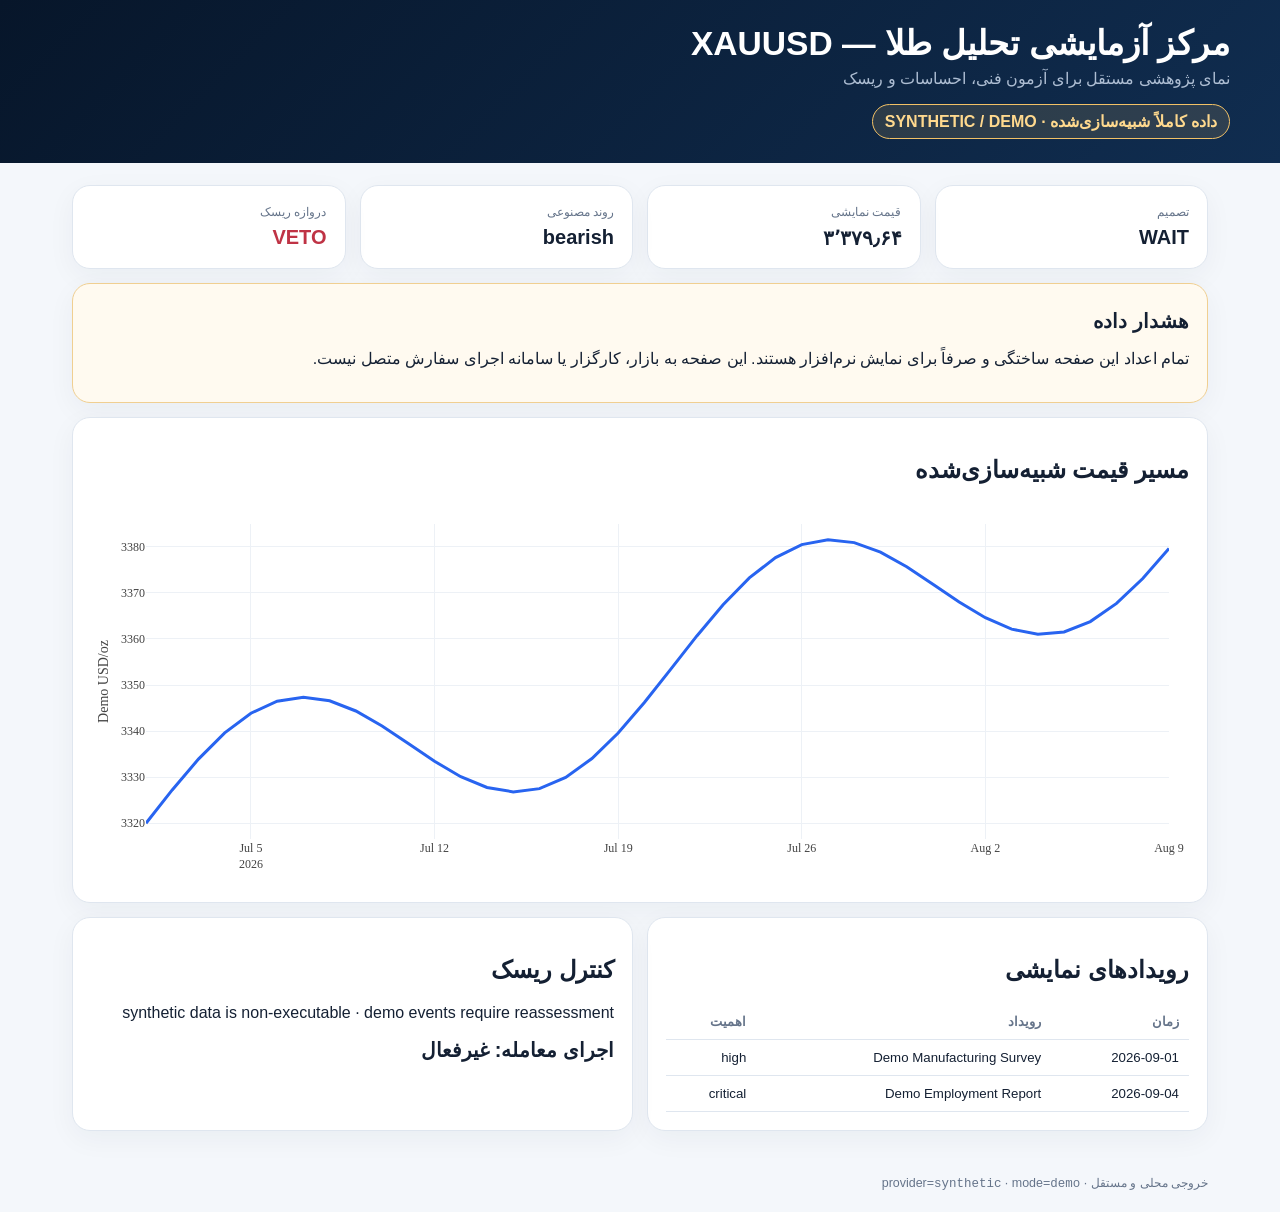
==== static-site/index.html @ e584ba79 "Build deploy-ready synthetic gold analysis hub" ====
<!doctype html>
<html lang="fa" dir="rtl">
<head>
  <meta charset="utf-8">
  <meta name="viewport" content="width=device-width,initial-scale=1">
  <meta http-equiv="Content-Security-Policy" content="default-src 'self'; script-src 'self' 'unsafe-inline' https://cdn.plot.ly; style-src 'self' 'unsafe-inline' https://fonts.googleapis.com; font-src https://fonts.gstatic.com data:; img-src 'self' data:; connect-src 'none'; object-src 'none'; base-uri 'none'; form-action 'none'">
  <title>داشبورد آزمایشی هوشمندی طلا | XAUUSD</title>
  <meta name="description" content="داشبورد فارسی داده‌های کاملاً شبیه‌سازی‌شده؛ فاقد داده زنده و اجرای معامله">
  <link rel="preconnect" href="https://fonts.googleapis.com">
  <link rel="preconnect" href="https://fonts.gstatic.com" crossorigin>
  <link href="https://fonts.googleapis.com/css2?family=Vazirmatn:wght@400;600;700;800&display=swap" rel="stylesheet">
  <script src="https://cdn.plot.ly/plotly-2.35.2.min.js" defer></script>
  <style>
    :root{--navy:#07162a;--blue:#2864f0;--ink:#142033;--muted:#65748a;--line:#dfe6ef;--bg:#f4f7fb;--amber:#bd7414;--red:#bf3345;--teal:#087f75}
    *{box-sizing:border-box}body{margin:0;background:var(--bg);color:var(--ink);font-family:Vazirmatn,Tahoma,sans-serif}header{background:linear-gradient(135deg,var(--navy),#102d50);color:#fff;padding:24px}.wrap{max-width:1180px;margin:auto}h1{margin:0;font-size:clamp(1.35rem,3vw,2.1rem)}.sub{color:#aebed3;margin:6px 0 0}.demo{display:inline-flex;margin-top:16px;border:1px solid #f2c166;border-radius:999px;background:#f2c16622;color:#ffd98e;padding:7px 12px;font-weight:800}main{padding:22px}.grid{display:grid;gap:14px;grid-template-columns:repeat(4,minmax(0,1fr))}.card{background:#fff;border:1px solid var(--line);border-radius:18px;padding:18px;box-shadow:0 8px 28px #1024400c}.card span{display:block;color:var(--muted);font-size:.78rem}.card strong{display:block;margin-top:7px;font-size:1.25rem}.wide{grid-column:span 4}.half{grid-column:span 2}.warn{border-color:#f0cf91;background:#fffaf0}.risk{color:var(--red)}#chart{height:380px;direction:ltr}table{width:100%;border-collapse:collapse;margin-top:10px}th,td{padding:10px;border-bottom:1px solid var(--line);text-align:right;font-size:.83rem}th{color:var(--muted)}footer{padding:22px;color:var(--muted);font-size:.78rem}code{direction:ltr;unicode-bidi:embed}@media(max-width:760px){.grid{grid-template-columns:1fr 1fr}.wide,.half{grid-column:span 2}}@media(max-width:480px){.grid{grid-template-columns:1fr}.wide,.half{grid-column:span 1}}
  </style>
</head>
<body>
  <header><div class="wrap"><h1>مرکز آزمایشی تحلیل طلا — XAUUSD</h1><p class="sub">نمای پژوهشی مستقل برای آزمون فنی، احساسات و ریسک</p><span class="demo">داده کاملاً شبیه‌سازی‌شده · SYNTHETIC / DEMO</span></div></header>
  <main class="wrap">
    <section class="grid" aria-label="خلاصه تحلیل">
      <article class="card"><span>تصمیم</span><strong id="decision">—</strong></article>
      <article class="card"><span>قیمت نمایشی</span><strong id="close">—</strong></article>
      <article class="card"><span>روند مصنوعی</span><strong id="trend">—</strong></article>
      <article class="card"><span>دروازه ریسک</span><strong id="risk" class="risk">—</strong></article>
      <article class="card wide warn"><strong>هشدار داده</strong><p>تمام اعداد این صفحه ساختگی و صرفاً برای نمایش نرم‌افزار هستند. این صفحه به بازار، کارگزار یا سامانه اجرای سفارش متصل نیست.</p></article>
      <article class="card wide"><h2>مسیر قیمت شبیه‌سازی‌شده</h2><div id="chart" role="img" aria-label="نمودار قیمت ساختگی"></div><noscript>برای نمایش نمودار آزمایشی JavaScript لازم است.</noscript></article>
      <article class="card half"><h2>رویدادهای نمایشی</h2><table><thead><tr><th>زمان</th><th>رویداد</th><th>اهمیت</th></tr></thead><tbody id="events"></tbody></table></article>
      <article class="card half"><h2>کنترل ریسک</h2><p id="risk-reasons"></p><p><strong>اجرای معامله: غیرفعال</strong></p></article>
    </section>
  </main>
  <footer class="wrap">خروجی محلی و مستقل · provider=<code>synthetic</code> · mode=<code>demo</code></footer>
  <script type="application/json" id="dashboard-data">{"metadata":{"instrument":"XAUUSD","provider":"synthetic","mode":"demo","data_label":"SYNTHETIC / DEMO / SIMULATED","generated_at":"2026-08-31T00:13:06+00:00","timezone":"Asia/Tehran","live_data":false,"executable":false},"decision":{"decision":"WAIT","bias":"bearish","confidence":"low"},"market":{"last_close":3379.64,"ma_5":3369.16,"ma_20":3370.17,"trend":"bearish","volatility_ratio":1.178},"sentiment":{"score":0.186,"label":"bullish","status":"synthetic_demo"},"positioning":{"observation_date":"2026-08-25","managed_money_long":158000,"managed_money_short":21000,"managed_money_net":137000,"status":"synthetic_demo"},"events":[{"date":"2026-09-01","event":"Demo Manufacturing Survey","importance":"high","status":"synthetic"},{"date":"2026-09-04","event":"Demo Employment Report","importance":"critical","status":"synthetic"}],"risk":{"verdict":"VETO","reasons":["synthetic data is non-executable","demo events require reassessment"],"trade_execution":false},"session":{"state":"simulated_snapshot","live_feed":false,"executable":false},"candles":[{"date":"2026-07-01","open":3320.0,"high":3329.0,"low":3312.0,"close":3320.0,"volume":1000},{"date":"2026-07-02","open":3320.0,"high":3337.23,"low":3311.0,"close":3327.23,"volume":1017},{"date":"2026-07-03","open":3327.23,"high":3344.93,"low":3317.23,"close":3333.93,"volume":1034},{"date":"2026-07-04","open":3333.93,"high":3351.61,"low":3325.93,"close":3339.61,"volume":1051},{"date":"2026-07-05","open":3339.61,"high":3352.88,"low":3330.61,"close":3343.88,"volume":1068},{"date":"2026-07-06","open":3343.88,"high":3356.5,"low":3333.88,"close":3346.5,"volume":1085},{"date":"2026-07-07","open":3346.5,"high":3358.37,"low":3338.5,"close":3347.37,"volume":1102},{"date":"2026-07-08","open":3347.37,"high":3359.37,"low":3337.58,"close":3346.58,"volume":1119},{"date":"2026-07-09","open":3346.58,"high":3355.58,"low":3334.37,"close":3344.37,"volume":1136},{"date":"2026-07-10","open":3344.37,"high":3354.37,"low":3333.12,"close":3341.12,"volume":1153},{"date":"2026-07-11","open":3341.12,"high":3352.12,"low":3328.3,"close":3337.3,"volume":1170},{"date":"2026-07-12","open":3337.3,"high":3349.3,"low":3323.45,"close":3333.45,"volume":1187},{"date":"2026-07-13","open":3333.45,"high":3342.45,"low":3322.11,"close":3330.11,"volume":1204},{"date":"2026-07-14","open":3330.11,"high":3340.11,"low":3318.77,"close":3327.77,"volume":1221},{"date":"2026-07-15","open":3327.77,"high":3338.77,"low":3316.81,"close":3326.81,"volume":1238},{"date":"2026-07-16","open":3326.81,"high":3339.51,"low":3318.81,"close":3327.51,"volume":1255},{"date":"2026-07-17","open":3327.51,"high":3338.94,"low":3318.51,"close":3329.94,"volume":1272},{"date":"2026-07-18","open":3329.94,"high":3344.05,"low":3319.94,"close":3334.05,"volume":1289},{"date":"2026-07-19","open":3334.05,"high":3350.59,"low":3326.05,"close":3339.59,"volume":1306},{"date":"2026-07-20","open":3339.59,"high":3358.2,"low":3330.59,"close":3346.2,"volume":1323},{"date":"2026-07-21","open":3346.2,"high":3362.4,"low":3336.2,"close":3353.4,"volume":1340},{"date":"2026-07-22","open":3353.4,"high":3370.66,"low":3345.4,"close":3360.66,"volume":1357},{"date":"2026-07-23","open":3360.66,"high":3378.44,"low":3351.66,"close":3367.44,"volume":1374},{"date":"2026-07-24","open":3367.44,"high":3385.25,"low":3357.44,"close":3373.25,"volume":1391},{"date":"2026-07-25","open":3373.25,"high":3386.68,"low":3365.25,"close":3377.68,"volume":1408},{"date":"2026-07-26","open":3377.68,"high":3390.48,"low":3368.68,"close":3380.48,"volume":1425},{"date":"2026-07-27","open":3380.48,"high":3392.54,"low":3370.48,"close":3381.54,"volume":1442},{"date":"2026-07-28","open":3381.54,"high":3393.54,"low":3372.92,"close":3380.92,"volume":1459},{"date":"2026-07-29","open":3380.92,"high":3389.92,"low":3369.85,"close":3378.85,"volume":1476},{"date":"2026-07-30","open":3378.85,"high":3388.85,"low":3365.68,"close":3375.68,"volume":1493},{"date":"2026-07-31","open":3375.68,"high":3386.68,"low":3363.9,"close":3371.9,"volume":1510},{"date":"2026-08-01","open":3371.9,"high":3383.9,"low":3359.03,"close":3368.03,"volume":1527},{"date":"2026-08-02","open":3368.03,"high":3377.03,"low":3354.61,"close":3364.61,"volume":1544},{"date":"2026-08-03","open":3364.61,"high":3374.61,"low":3354.14,"close":3362.14,"volume":1561},{"date":"2026-08-04","open":3362.14,"high":3373.14,"low":3352.02,"close":3361.02,"volume":1578},{"date":"2026-08-05","open":3361.02,"high":3373.53,"low":3351.02,"close":3361.53,"volume":1595},{"date":"2026-08-06","open":3361.53,"high":3372.78,"low":3353.53,"close":3363.78,"volume":1612},{"date":"2026-08-07","open":3363.78,"high":3377.72,"low":3354.78,"close":3367.72,"volume":1629},{"date":"2026-08-08","open":3367.72,"high":3384.12,"low":3357.72,"close":3373.12,"volume":1646},{"date":"2026-08-09","open":3373.12,"high":3391.64,"low":3365.12,"close":3379.64,"volume":1663}],"safety":{"analysis_only":true,"trade_execution":false,"financial_advice":false}}</script>
  <script>
    'use strict';
    const payload = JSON.parse(document.getElementById('dashboard-data').textContent);
    const setText = (id, value) => document.getElementById(id).textContent = String(value);
    setText('decision', payload.decision.decision);
    setText('close', payload.market.last_close.toLocaleString('fa-IR'));
    setText('trend', payload.market.trend);
    setText('risk', payload.risk.verdict);
    setText('risk-reasons', payload.risk.reasons.join(' · '));
    const tbody = document.getElementById('events');
    payload.events.forEach((event) => {
      const row = document.createElement('tr');
      [event.date, event.event, event.importance].forEach((value) => {const cell=document.createElement('td');cell.textContent=String(value);row.appendChild(cell);});
      tbody.appendChild(row);
    });
    window.addEventListener('load', () => {
      if (!window.Plotly) return;
      const x = payload.candles.map((row) => row.date);
      const y = payload.candles.map((row) => row.close);
      Plotly.newPlot('chart', [{x,y,type:'scatter',mode:'lines',line:{color:'#2864f0',width:3},name:'Synthetic close'}], {paper_bgcolor:'#fff',plot_bgcolor:'#fff',font:{family:'Vazirmatn'},margin:{t:20,r:20,b:45,l:55},xaxis:{gridcolor:'#edf1f6'},yaxis:{gridcolor:'#edf1f6',title:'Demo USD/oz'}}, {responsive:true,displaylogo:false});
    });
  </script>
</body>
</html>
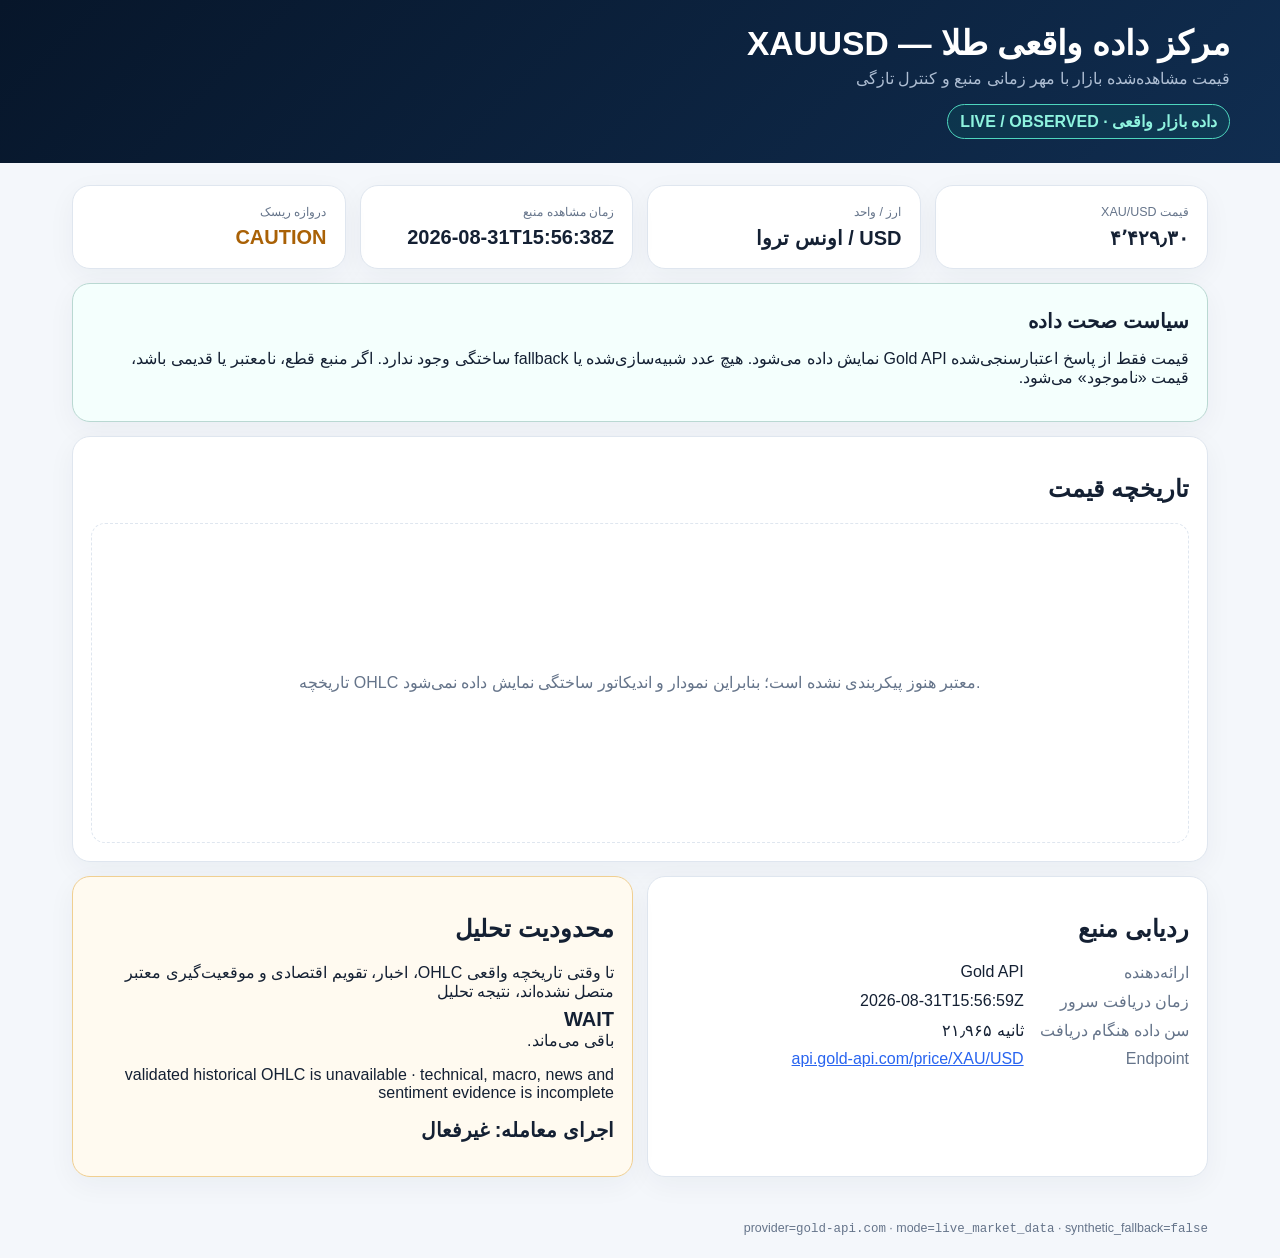
==== commit 374eac29: "Replace synthetic dashboard with validated live XAUUSD quote" ====
--- a/static-site/index.html
+++ b/static-site/index.html
@@ -4,54 +4,54 @@
   <meta charset="utf-8">
   <meta name="viewport" content="width=device-width,initial-scale=1">
   <meta http-equiv="Content-Security-Policy" content="default-src 'self'; script-src 'self' 'unsafe-inline' https://cdn.plot.ly; style-src 'self' 'unsafe-inline' https://fonts.googleapis.com; font-src https://fonts.gstatic.com data:; img-src 'self' data:; connect-src 'none'; object-src 'none'; base-uri 'none'; form-action 'none'">
-  <title>داشبورد آزمایشی هوشمندی طلا | XAUUSD</title>
-  <meta name="description" content="داشبورد فارسی داده‌های کاملاً شبیه‌سازی‌شده؛ فاقد داده زنده و اجرای معامله">
+  <title>داشبورد داده واقعی طلا | XAUUSD</title>
+  <meta name="description" content="قیمت مشاهده‌شده XAUUSD از منبع بازار واقعی، همراه با زمان منبع و کنترل تازگی؛ بدون fallback ساختگی">
   <link rel="preconnect" href="https://fonts.googleapis.com">
   <link rel="preconnect" href="https://fonts.gstatic.com" crossorigin>
   <link href="https://fonts.googleapis.com/css2?family=Vazirmatn:wght@400;600;700;800&display=swap" rel="stylesheet">
   <script src="https://cdn.plot.ly/plotly-2.35.2.min.js" defer></script>
   <style>
-    :root{--navy:#07162a;--blue:#2864f0;--ink:#142033;--muted:#65748a;--line:#dfe6ef;--bg:#f4f7fb;--amber:#bd7414;--red:#bf3345;--teal:#087f75}
-    *{box-sizing:border-box}body{margin:0;background:var(--bg);color:var(--ink);font-family:Vazirmatn,Tahoma,sans-serif}header{background:linear-gradient(135deg,var(--navy),#102d50);color:#fff;padding:24px}.wrap{max-width:1180px;margin:auto}h1{margin:0;font-size:clamp(1.35rem,3vw,2.1rem)}.sub{color:#aebed3;margin:6px 0 0}.demo{display:inline-flex;margin-top:16px;border:1px solid #f2c166;border-radius:999px;background:#f2c16622;color:#ffd98e;padding:7px 12px;font-weight:800}main{padding:22px}.grid{display:grid;gap:14px;grid-template-columns:repeat(4,minmax(0,1fr))}.card{background:#fff;border:1px solid var(--line);border-radius:18px;padding:18px;box-shadow:0 8px 28px #1024400c}.card span{display:block;color:var(--muted);font-size:.78rem}.card strong{display:block;margin-top:7px;font-size:1.25rem}.wide{grid-column:span 4}.half{grid-column:span 2}.warn{border-color:#f0cf91;background:#fffaf0}.risk{color:var(--red)}#chart{height:380px;direction:ltr}table{width:100%;border-collapse:collapse;margin-top:10px}th,td{padding:10px;border-bottom:1px solid var(--line);text-align:right;font-size:.83rem}th{color:var(--muted)}footer{padding:22px;color:var(--muted);font-size:.78rem}code{direction:ltr;unicode-bidi:embed}@media(max-width:760px){.grid{grid-template-columns:1fr 1fr}.wide,.half{grid-column:span 2}}@media(max-width:480px){.grid{grid-template-columns:1fr}.wide,.half{grid-column:span 1}}
+    :root{--navy:#07162a;--blue:#2864f0;--ink:#142033;--muted:#65748a;--line:#dfe6ef;--bg:#f4f7fb;--amber:#a96106;--red:#bf3345;--teal:#087f75}
+    *{box-sizing:border-box}body{margin:0;background:var(--bg);color:var(--ink);font-family:Vazirmatn,Tahoma,sans-serif}header{background:linear-gradient(135deg,var(--navy),#102d50);color:#fff;padding:24px}.wrap{max-width:1180px;margin:auto}h1{margin:0;font-size:clamp(1.35rem,3vw,2.1rem)}.sub{color:#aebed3;margin:6px 0 0}.status{display:inline-flex;margin-top:16px;border:1px solid #4ed6be;border-radius:999px;background:#0a8f7a22;color:#8ff3df;padding:7px 12px;font-weight:800}.status.offline{border-color:#f2c166;background:#f2c16622;color:#ffd98e}main{padding:22px}.grid{display:grid;gap:14px;grid-template-columns:repeat(4,minmax(0,1fr))}.card{background:#fff;border:1px solid var(--line);border-radius:18px;padding:18px;box-shadow:0 8px 28px #1024400c}.card span{display:block;color:var(--muted);font-size:.78rem}.card strong{display:block;margin-top:7px;font-size:1.25rem}.wide{grid-column:span 4}.half{grid-column:span 2}.notice{border-color:#b9d8d2;background:#f4fffd}.warn{border-color:#f0cf91;background:#fffaf0}.risk{color:var(--amber)}#chart{height:320px;direction:ltr}.empty{height:240px;display:grid;place-items:center;text-align:center;color:var(--muted);border:1px dashed var(--line);border-radius:14px;padding:24px}dl{display:grid;grid-template-columns:max-content 1fr;gap:10px 16px;margin:12px 0 0}dt{color:var(--muted)}dd{margin:0;direction:ltr;unicode-bidi:embed;text-align:right;overflow-wrap:anywhere}a{color:var(--blue)}footer{padding:22px;color:var(--muted);font-size:.78rem}code{direction:ltr;unicode-bidi:embed}@media(max-width:760px){.grid{grid-template-columns:1fr 1fr}.wide,.half{grid-column:span 2}}@media(max-width:480px){.grid{grid-template-columns:1fr}.wide,.half{grid-column:span 1}dl{grid-template-columns:1fr}}
   </style>
 </head>
 <body>
-  <header><div class="wrap"><h1>مرکز آزمایشی تحلیل طلا — XAUUSD</h1><p class="sub">نمای پژوهشی مستقل برای آزمون فنی، احساسات و ریسک</p><span class="demo">داده کاملاً شبیه‌سازی‌شده · SYNTHETIC / DEMO</span></div></header>
+  <header><div class="wrap"><h1>مرکز داده واقعی طلا — XAUUSD</h1><p class="sub">قیمت مشاهده‌شده بازار با مهر زمانی منبع و کنترل تازگی</p><span id="data-status" class="status">در حال بررسی منبع…</span></div></header>
   <main class="wrap">
-    <section class="grid" aria-label="خلاصه تحلیل">
-      <article class="card"><span>تصمیم</span><strong id="decision">—</strong></article>
-      <article class="card"><span>قیمت نمایشی</span><strong id="close">—</strong></article>
-      <article class="card"><span>روند مصنوعی</span><strong id="trend">—</strong></article>
+    <section class="grid" aria-label="خلاصه داده بازار">
+      <article class="card"><span>قیمت XAU/USD</span><strong id="price">—</strong></article>
+      <article class="card"><span>ارز / واحد</span><strong>USD / اونس تروا</strong></article>
+      <article class="card"><span>زمان مشاهده منبع</span><strong id="observed">—</strong></article>
       <article class="card"><span>دروازه ریسک</span><strong id="risk" class="risk">—</strong></article>
-      <article class="card wide warn"><strong>هشدار داده</strong><p>تمام اعداد این صفحه ساختگی و صرفاً برای نمایش نرم‌افزار هستند. این صفحه به بازار، کارگزار یا سامانه اجرای سفارش متصل نیست.</p></article>
-      <article class="card wide"><h2>مسیر قیمت شبیه‌سازی‌شده</h2><div id="chart" role="img" aria-label="نمودار قیمت ساختگی"></div><noscript>برای نمایش نمودار آزمایشی JavaScript لازم است.</noscript></article>
-      <article class="card half"><h2>رویدادهای نمایشی</h2><table><thead><tr><th>زمان</th><th>رویداد</th><th>اهمیت</th></tr></thead><tbody id="events"></tbody></table></article>
-      <article class="card half"><h2>کنترل ریسک</h2><p id="risk-reasons"></p><p><strong>اجرای معامله: غیرفعال</strong></p></article>
+      <article class="card wide notice"><strong>سیاست صحت داده</strong><p>قیمت فقط از پاسخ اعتبارسنجی‌شده Gold API نمایش داده می‌شود. هیچ عدد شبیه‌سازی‌شده یا fallback ساختگی وجود ندارد. اگر منبع قطع، نامعتبر یا قدیمی باشد، قیمت «ناموجود» می‌شود.</p></article>
+      <article class="card wide"><h2>تاریخچه قیمت</h2><div id="chart" class="empty">تاریخچه OHLC معتبر هنوز پیکربندی نشده است؛ بنابراین نمودار و اندیکاتور ساختگی نمایش داده نمی‌شود.</div></article>
+      <article class="card half"><h2>ردیابی منبع</h2><dl><dt>ارائه‌دهنده</dt><dd>Gold API</dd><dt>زمان دریافت سرور</dt><dd id="fetched">—</dd><dt>سن داده هنگام دریافت</dt><dd id="age">—</dd><dt>Endpoint</dt><dd><a href="https://api.gold-api.com/price/XAU/USD" rel="noreferrer">api.gold-api.com/price/XAU/USD</a></dd></dl></article>
+      <article class="card half warn"><h2>محدودیت تحلیل</h2><p>تا وقتی تاریخچه واقعی OHLC، اخبار، تقویم اقتصادی و موقعیت‌گیری معتبر متصل نشده‌اند، نتیجه تحلیل <strong>WAIT</strong> باقی می‌ماند.</p><p id="risk-reasons"></p><p><strong>اجرای معامله: غیرفعال</strong></p></article>
     </section>
   </main>
-  <footer class="wrap">خروجی محلی و مستقل · provider=<code>synthetic</code> · mode=<code>demo</code></footer>
-  <script type="application/json" id="dashboard-data">{"metadata":{"instrument":"XAUUSD","provider":"synthetic","mode":"demo","data_label":"SYNTHETIC / DEMO / SIMULATED","generated_at":"2026-08-31T00:13:06+00:00","timezone":"Asia/Tehran","live_data":false,"executable":false},"decision":{"decision":"WAIT","bias":"bearish","confidence":"low"},"market":{"last_close":3379.64,"ma_5":3369.16,"ma_20":3370.17,"trend":"bearish","volatility_ratio":1.178},"sentiment":{"score":0.186,"label":"bullish","status":"synthetic_demo"},"positioning":{"observation_date":"2026-08-25","managed_money_long":158000,"managed_money_short":21000,"managed_money_net":137000,"status":"synthetic_demo"},"events":[{"date":"2026-09-01","event":"Demo Manufacturing Survey","importance":"high","status":"synthetic"},{"date":"2026-09-04","event":"Demo Employment Report","importance":"critical","status":"synthetic"}],"risk":{"verdict":"VETO","reasons":["synthetic data is non-executable","demo events require reassessment"],"trade_execution":false},"session":{"state":"simulated_snapshot","live_feed":false,"executable":false},"candles":[{"date":"2026-07-01","open":3320.0,"high":3329.0,"low":3312.0,"close":3320.0,"volume":1000},{"date":"2026-07-02","open":3320.0,"high":3337.23,"low":3311.0,"close":3327.23,"volume":1017},{"date":"2026-07-03","open":3327.23,"high":3344.93,"low":3317.23,"close":3333.93,"volume":1034},{"date":"2026-07-04","open":3333.93,"high":3351.61,"low":3325.93,"close":3339.61,"volume":1051},{"date":"2026-07-05","open":3339.61,"high":3352.88,"low":3330.61,"close":3343.88,"volume":1068},{"date":"2026-07-06","open":3343.88,"high":3356.5,"low":3333.88,"close":3346.5,"volume":1085},{"date":"2026-07-07","open":3346.5,"high":3358.37,"low":3338.5,"close":3347.37,"volume":1102},{"date":"2026-07-08","open":3347.37,"high":3359.37,"low":3337.58,"close":3346.58,"volume":1119},{"date":"2026-07-09","open":3346.58,"high":3355.58,"low":3334.37,"close":3344.37,"volume":1136},{"date":"2026-07-10","open":3344.37,"high":3354.37,"low":3333.12,"close":3341.12,"volume":1153},{"date":"2026-07-11","open":3341.12,"high":3352.12,"low":3328.3,"close":3337.3,"volume":1170},{"date":"2026-07-12","open":3337.3,"high":3349.3,"low":3323.45,"close":3333.45,"volume":1187},{"date":"2026-07-13","open":3333.45,"high":3342.45,"low":3322.11,"close":3330.11,"volume":1204},{"date":"2026-07-14","open":3330.11,"high":3340.11,"low":3318.77,"close":3327.77,"volume":1221},{"date":"2026-07-15","open":3327.77,"high":3338.77,"low":3316.81,"close":3326.81,"volume":1238},{"date":"2026-07-16","open":3326.81,"high":3339.51,"low":3318.81,"close":3327.51,"volume":1255},{"date":"2026-07-17","open":3327.51,"high":3338.94,"low":3318.51,"close":3329.94,"volume":1272},{"date":"2026-07-18","open":3329.94,"high":3344.05,"low":3319.94,"close":3334.05,"volume":1289},{"date":"2026-07-19","open":3334.05,"high":3350.59,"low":3326.05,"close":3339.59,"volume":1306},{"date":"2026-07-20","open":3339.59,"high":3358.2,"low":3330.59,"close":3346.2,"volume":1323},{"date":"2026-07-21","open":3346.2,"high":3362.4,"low":3336.2,"close":3353.4,"volume":1340},{"date":"2026-07-22","open":3353.4,"high":3370.66,"low":3345.4,"close":3360.66,"volume":1357},{"date":"2026-07-23","open":3360.66,"high":3378.44,"low":3351.66,"close":3367.44,"volume":1374},{"date":"2026-07-24","open":3367.44,"high":3385.25,"low":3357.44,"close":3373.25,"volume":1391},{"date":"2026-07-25","open":3373.25,"high":3386.68,"low":3365.25,"close":3377.68,"volume":1408},{"date":"2026-07-26","open":3377.68,"high":3390.48,"low":3368.68,"close":3380.48,"volume":1425},{"date":"2026-07-27","open":3380.48,"high":3392.54,"low":3370.48,"close":3381.54,"volume":1442},{"date":"2026-07-28","open":3381.54,"high":3393.54,"low":3372.92,"close":3380.92,"volume":1459},{"date":"2026-07-29","open":3380.92,"high":3389.92,"low":3369.85,"close":3378.85,"volume":1476},{"date":"2026-07-30","open":3378.85,"high":3388.85,"low":3365.68,"close":3375.68,"volume":1493},{"date":"2026-07-31","open":3375.68,"high":3386.68,"low":3363.9,"close":3371.9,"volume":1510},{"date":"2026-08-01","open":3371.9,"high":3383.9,"low":3359.03,"close":3368.03,"volume":1527},{"date":"2026-08-02","open":3368.03,"high":3377.03,"low":3354.61,"close":3364.61,"volume":1544},{"date":"2026-08-03","open":3364.61,"high":3374.61,"low":3354.14,"close":3362.14,"volume":1561},{"date":"2026-08-04","open":3362.14,"high":3373.14,"low":3352.02,"close":3361.02,"volume":1578},{"date":"2026-08-05","open":3361.02,"high":3373.53,"low":3351.02,"close":3361.53,"volume":1595},{"date":"2026-08-06","open":3361.53,"high":3372.78,"low":3353.53,"close":3363.78,"volume":1612},{"date":"2026-08-07","open":3363.78,"high":3377.72,"low":3354.78,"close":3367.72,"volume":1629},{"date":"2026-08-08","open":3367.72,"high":3384.12,"low":3357.72,"close":3373.12,"volume":1646},{"date":"2026-08-09","open":3373.12,"high":3391.64,"low":3365.12,"close":3379.64,"volume":1663}],"safety":{"analysis_only":true,"trade_execution":false,"financial_advice":false}}</script>
+  <footer class="wrap">provider=<code>gold-api.com</code> · mode=<code>live_market_data</code> · synthetic_fallback=<code>false</code></footer>
+  <script type="application/json" id="dashboard-data">{"metadata":{"instrument":"XAUUSD","provider":"gold-api.com","mode":"live_market_data","data_label":"LIVE / OBSERVED","generated_at":"2026-08-31T15:56:59Z","observed_at":"2026-08-31T15:56:38Z","timezone":"Asia/Tehran","live_data":true,"data_available":true,"provider_error":null,"source_url":"https://api.gold-api.com/price/XAU/USD","executable":false},"decision":{"decision":"WAIT","bias":"neutral","confidence":"low"},"market":{"price":4429.299805,"currency":"USD","unit":"troy_ounce","quote_age_seconds":21.965,"trend":null,"ma_5":null,"ma_20":null,"volatility_ratio":null},"quote":{"instrument":"XAUUSD","base":"XAU","quote":"USD","unit":"troy_ounce","price":4429.299805,"observed_at":"2026-08-31T15:56:38Z","fetched_at":"2026-08-31T15:56:59Z","age_seconds":21.965,"provider":"gold-api.com","source_url":"https://api.gold-api.com/price/XAU/USD"},"technical":{"status":"unavailable","reason":"validated historical OHLC is not configured; no indicators were calculated"},"sentiment":{"score":null,"label":"unavailable","status":"no validated live sentiment source configured"},"positioning":{"status":"unavailable","reason":"no validated live positioning source configured"},"events":[],"events_status":"no validated live economic-calendar source configured","risk":{"verdict":"CAUTION","reasons":["validated historical OHLC is unavailable","technical, macro, news and sentiment evidence is incomplete"],"trade_execution":false},"session":{"state":"live_quote_available","live_feed":true,"executable":false},"candles":[],"safety":{"analysis_only":true,"trade_execution":false,"financial_advice":false,"synthetic_fallback":false}}</script>
   <script>
     'use strict';
     const payload = JSON.parse(document.getElementById('dashboard-data').textContent);
     const setText = (id, value) => document.getElementById(id).textContent = String(value);
-    setText('decision', payload.decision.decision);
-    setText('close', payload.market.last_close.toLocaleString('fa-IR'));
-    setText('trend', payload.market.trend);
+    const available = payload.metadata.data_available === true && Number.isFinite(payload.market.price);
+    const status = document.getElementById('data-status');
+    status.textContent = available ? 'داده بازار واقعی · LIVE / OBSERVED' : 'منبع واقعی در دسترس نیست · WAIT';
+    if (!available) status.classList.add('offline');
+    setText('price', available ? payload.market.price.toLocaleString('fa-IR', {minimumFractionDigits: 2, maximumFractionDigits: 2}) : 'ناموجود');
+    setText('observed', payload.metadata.observed_at || 'ناموجود');
+    setText('fetched', payload.quote?.fetched_at || 'ناموجود');
+    setText('age', Number.isFinite(payload.market.quote_age_seconds) ? `${payload.market.quote_age_seconds.toLocaleString('fa-IR')} ثانیه` : 'ناموجود');
     setText('risk', payload.risk.verdict);
     setText('risk-reasons', payload.risk.reasons.join(' · '));
-    const tbody = document.getElementById('events');
-    payload.events.forEach((event) => {
-      const row = document.createElement('tr');
-      [event.date, event.event, event.importance].forEach((value) => {const cell=document.createElement('td');cell.textContent=String(value);row.appendChild(cell);});
-      tbody.appendChild(row);
-    });
-    window.addEventListener('load', () => {
-      if (!window.Plotly) return;
+    if (Array.isArray(payload.candles) && payload.candles.length > 1 && window.Plotly) {
+      const chart = document.getElementById('chart');
+      chart.classList.remove('empty');
       const x = payload.candles.map((row) => row.date);
       const y = payload.candles.map((row) => row.close);
-      Plotly.newPlot('chart', [{x,y,type:'scatter',mode:'lines',line:{color:'#2864f0',width:3},name:'Synthetic close'}], {paper_bgcolor:'#fff',plot_bgcolor:'#fff',font:{family:'Vazirmatn'},margin:{t:20,r:20,b:45,l:55},xaxis:{gridcolor:'#edf1f6'},yaxis:{gridcolor:'#edf1f6',title:'Demo USD/oz'}}, {responsive:true,displaylogo:false});
-    });
+      Plotly.newPlot(chart, [{x,y,type:'scatter',mode:'lines',line:{color:'#2864f0',width:3},name:'Observed close'}], {paper_bgcolor:'#fff',plot_bgcolor:'#fff',font:{family:'Vazirmatn'},margin:{t:20,r:20,b:45,l:55},xaxis:{gridcolor:'#edf1f6'},yaxis:{gridcolor:'#edf1f6',title:'USD/oz'}}, {responsive:true,displaylogo:false});
+    }
   </script>
 </body>
 </html>
